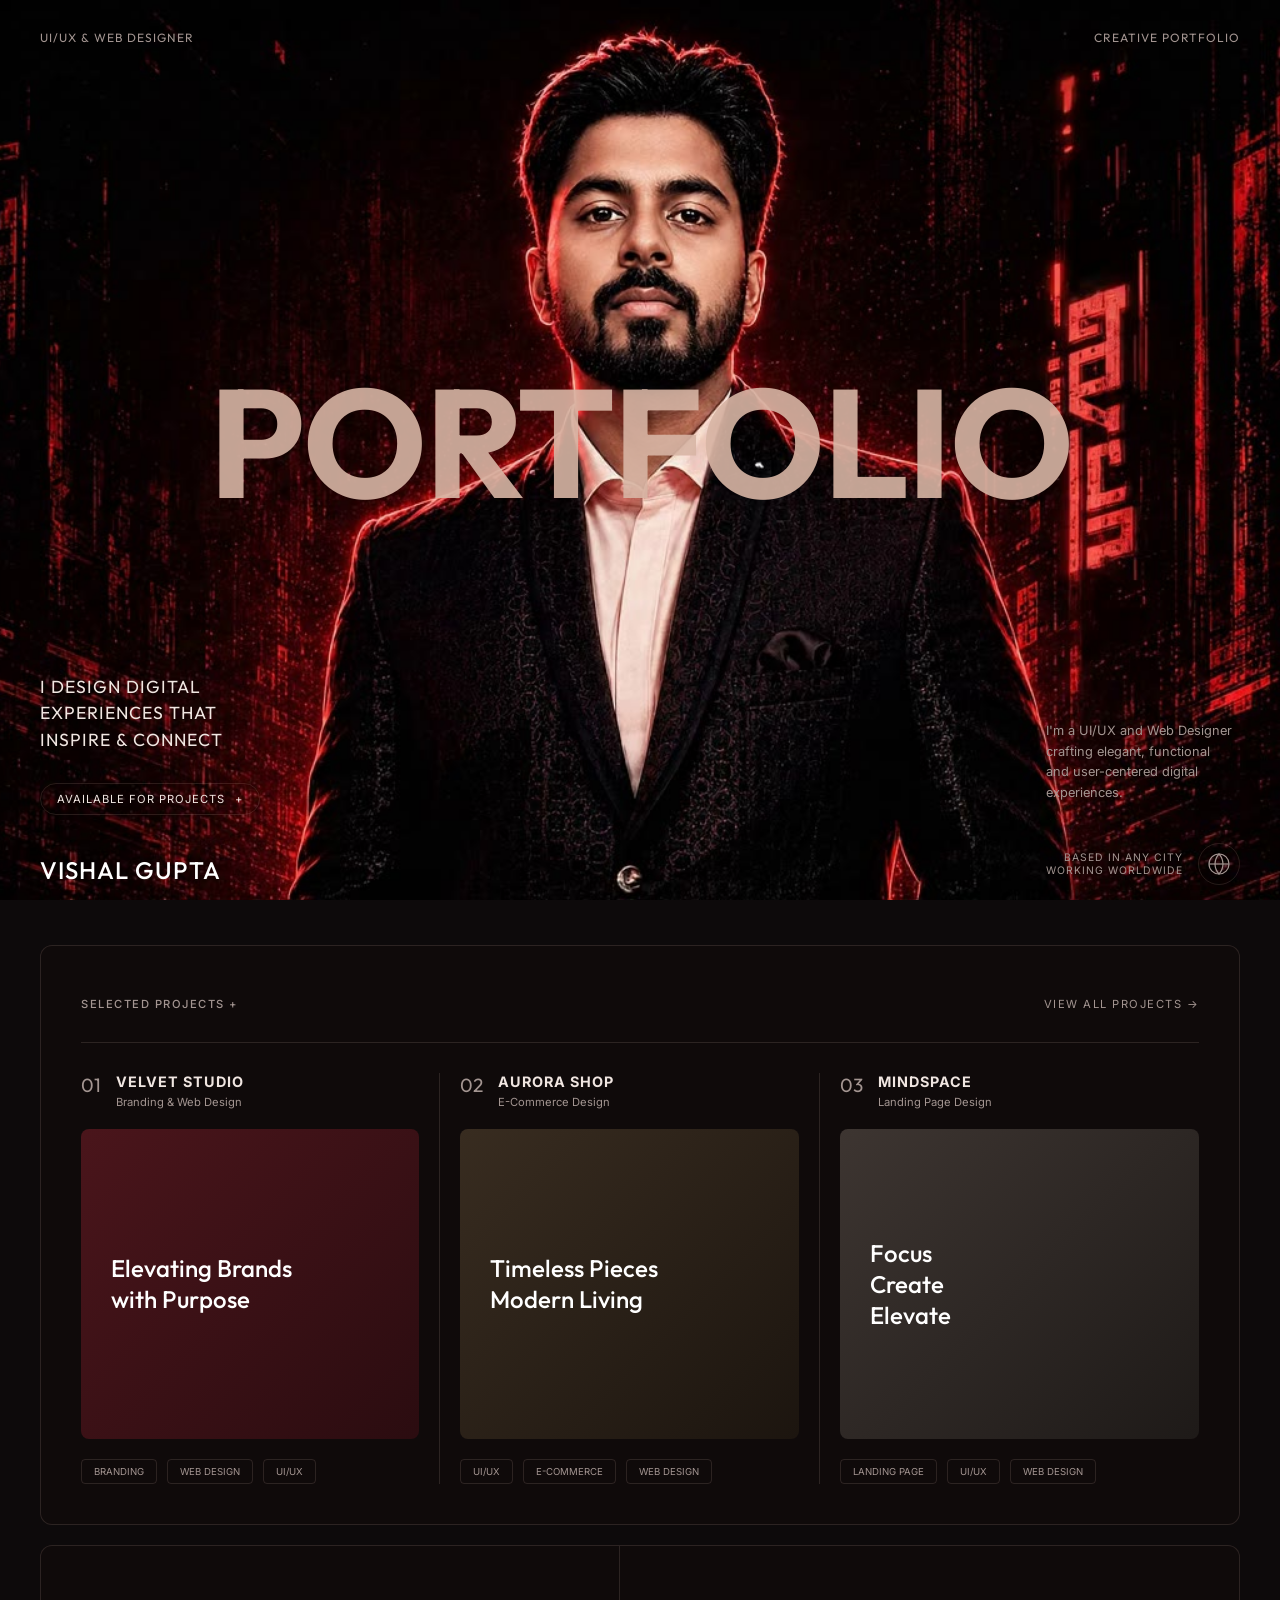
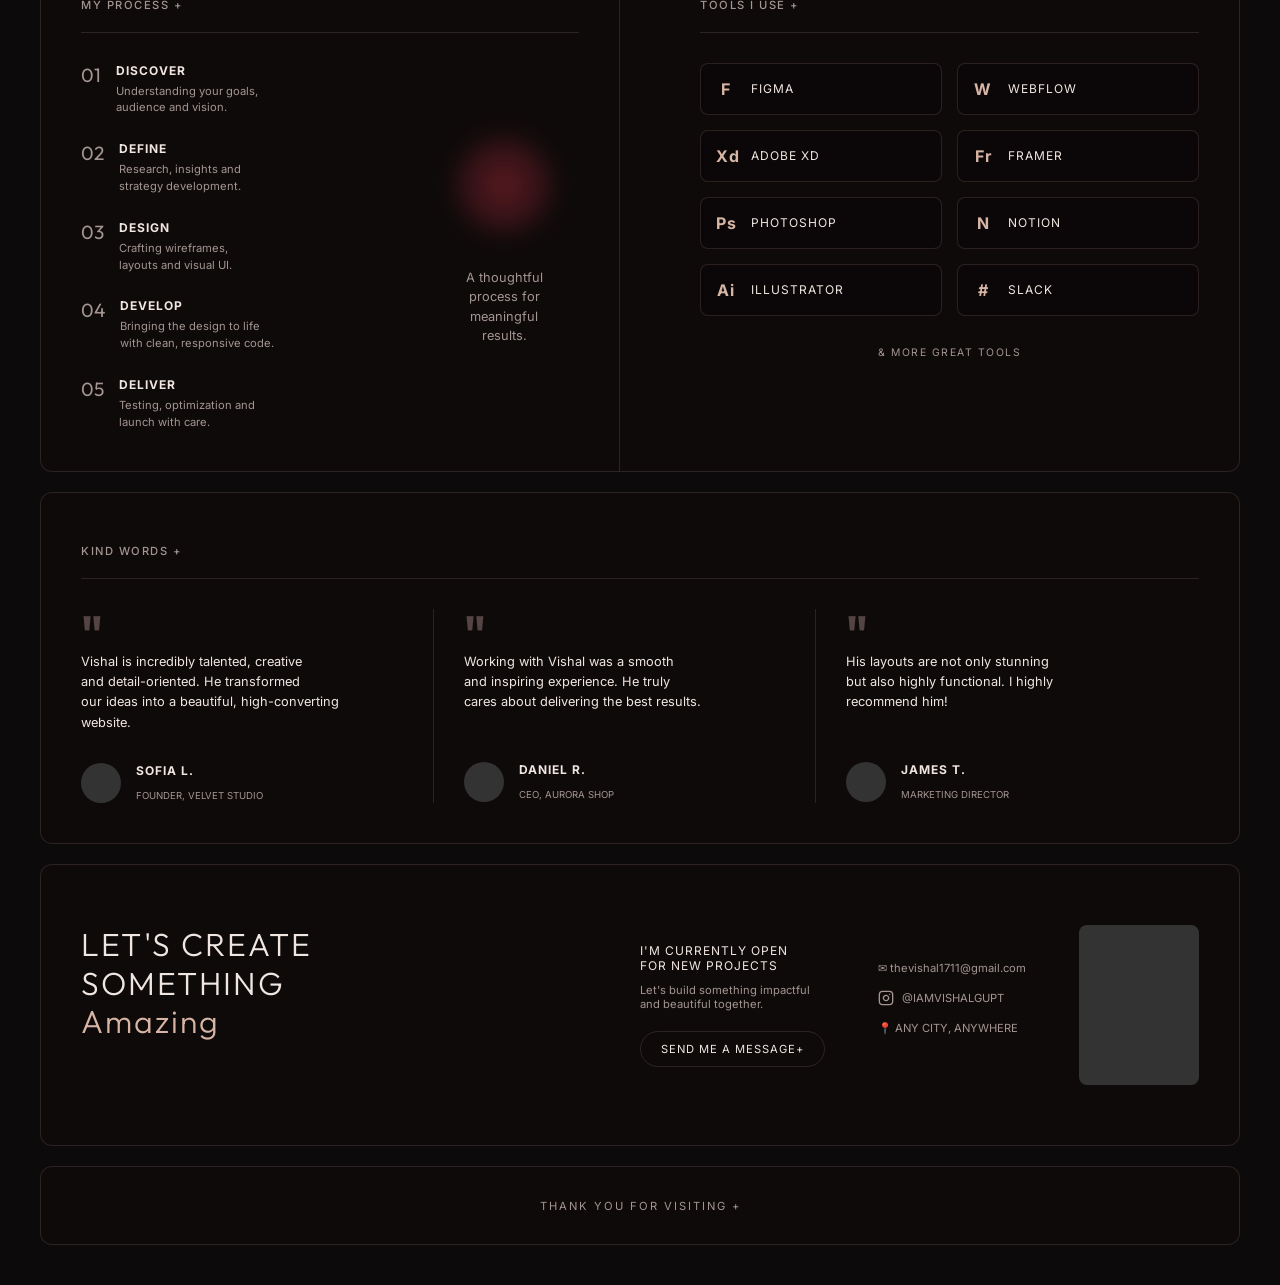
==== index.html @ 1896f610 "Initial commit - Animated Portfolio with scroll-based animation" ====
<!DOCTYPE html>
<html lang="en">
<head>
    <meta charset="UTF-8">
    <meta name="viewport" content="width=device-width, initial-scale=1.0">
    <title>Vishal Gupta - Portfolio</title>
    <!-- Fonts -->
    <link rel="preconnect" href="https://fonts.googleapis.com">
    <link rel="preconnect" href="https://fonts.gstatic.com" crossorigin>
    <link href="https://fonts.googleapis.com/css2?family=Inter:wght@300;400;500;600&family=Outfit:wght@300;400;500;600;700&family=Great+Vibes&display=swap" rel="stylesheet">
    <link rel="stylesheet" href="style.css">
</head>
<body>
    <!-- The fixed background canvas -->
    <canvas id="animation-canvas"></canvas>

    <!-- The scrolling content container -->
    <div class="scroll-container">
        <div class="page-content">
            <!-- Header / Nav -->
            <header class="top-nav">
                <div class="nav-left">UI/UX & WEB DESIGNER</div>
                <div class="nav-right">CREATIVE PORTFOLIO</div>
            </header>

            <!-- Hero Section -->
            <section class="hero-section">
                <!-- Large background text overlaying the canvas -->
                <h1 class="hero-title">PORTFOLIO</h1>
                
                <div class="hero-content">
                    <div class="hero-left">
                        <h2>I DESIGN DIGITAL<br>EXPERIENCES THAT<br>INSPIRE & CONNECT</h2>
                        <div class="badge">
                            <span>AVAILABLE FOR PROJECTS</span>
                            <span class="icon">+</span>
                        </div>
                        <div class="signature">Vishal Gupta</div>
                    </div>
                    
                    <div class="hero-right">
                        <p>I'm a UI/UX and Web Designer<br>crafting elegant, functional<br>and user-centered digital<br>experiences.</p>
                        <div class="location-badge">
                            <div class="loc-text">
                                <span>BASED IN ANY CITY</span>
                                <span>WORKING WORLDWIDE</span>
                            </div>
                            <div class="loc-icon">
                                <svg width="24" height="24" viewBox="0 0 24 24" fill="none" stroke="currentColor" stroke-width="1.2"><circle cx="12" cy="12" r="10"/><path d="M12 2a15.3 15.3 0 0 1 4 10 15.3 15.3 0 0 1-4 10 15.3 15.3 0 0 1-4-10 15.3 15.3 0 0 1 4-10z"/><path d="M2 12h20"/></svg>
                            </div>
                        </div>
                    </div>
                </div>
            </section>

            <!-- Selected Projects -->
            <section class="projects-section section-bg">
                <div class="section-header">
                    <h3 class="section-label">SELECTED PROJECTS <span>+</span></h3>
                    <a href="#" class="view-all">VIEW ALL PROJECTS &rarr;</a>
                </div>
                
                <div class="projects-grid">
                    <!-- Project 1 -->
                    <div class="project-card">
                        <div class="card-header">
                            <span class="p-num">01</span>
                            <div class="p-info">
                                <h4>VELVET STUDIO</h4>
                                <p>Branding & Web Design</p>
                            </div>
                        </div>
                        <div class="card-image img-1">
                            <h3>Elevating Brands<br>with Purpose</h3>
                        </div>
                        <div class="card-tags">
                            <span>BRANDING</span>
                            <span>WEB DESIGN</span>
                            <span>UI/UX</span>
                        </div>
                    </div>

                    <!-- Project 2 -->
                    <div class="project-card">
                        <div class="card-header">
                            <span class="p-num">02</span>
                            <div class="p-info">
                                <h4>AURORA SHOP</h4>
                                <p>E-Commerce Design</p>
                            </div>
                        </div>
                        <div class="card-image img-2">
                            <h3>Timeless Pieces<br>Modern Living</h3>
                        </div>
                        <div class="card-tags">
                            <span>UI/UX</span>
                            <span>E-COMMERCE</span>
                            <span>WEB DESIGN</span>
                        </div>
                    </div>

                    <!-- Project 3 -->
                    <div class="project-card">
                        <div class="card-header">
                            <span class="p-num">03</span>
                            <div class="p-info">
                                <h4>MINDSPACE</h4>
                                <p>Landing Page Design</p>
                            </div>
                        </div>
                        <div class="card-image img-3">
                            <h3>Focus<br>Create<br>Elevate</h3>
                        </div>
                        <div class="card-tags">
                            <span>LANDING PAGE</span>
                            <span>UI/UX</span>
                            <span>WEB DESIGN</span>
                        </div>
                    </div>
                </div>
            </section>

            <!-- Process & Tools -->
            <section class="process-tools-section section-bg">
                <div class="process-block">
                    <h3 class="section-label">MY PROCESS <span>+</span></h3>
                    <div class="process-content">
                        <div class="process-list">
                            <div class="process-item">
                                <span class="num">01</span>
                                <div class="p-text">
                                    <h5>DISCOVER</h5>
                                    <p>Understanding your goals,<br>audience and vision.</p>
                                </div>
                            </div>
                            <div class="process-item">
                                <span class="num">02</span>
                                <div class="p-text">
                                    <h5>DEFINE</h5>
                                    <p>Research, insights and<br>strategy development.</p>
                                </div>
                            </div>
                            <div class="process-item">
                                <span class="num">03</span>
                                <div class="p-text">
                                    <h5>DESIGN</h5>
                                    <p>Crafting wireframes,<br>layouts and visual UI.</p>
                                </div>
                            </div>
                            <div class="process-item">
                                <span class="num">04</span>
                                <div class="p-text">
                                    <h5>DEVELOP</h5>
                                    <p>Bringing the design to life<br>with clean, responsive code.</p>
                                </div>
                            </div>
                            <div class="process-item">
                                <span class="num">05</span>
                                <div class="p-text">
                                    <h5>DELIVER</h5>
                                    <p>Testing, optimization and<br>launch with care.</p>
                                </div>
                            </div>
                        </div>
                        <div class="process-image">
                            <!-- Visual placeholder for the flower -->
                            <div class="flower-placeholder"></div>
                            <p class="flower-caption">A thoughtful<br>process for<br>meaningful<br>results.</p>
                        </div>
                    </div>
                </div>

                <div class="tools-block">
                    <h3 class="section-label">TOOLS I USE <span>+</span></h3>
                    <div class="tools-grid">
                        <div class="tool-item"><span class="t-icon">F</span> FIGMA</div>
                        <div class="tool-item"><span class="t-icon">W</span> WEBFLOW</div>
                        <div class="tool-item"><span class="t-icon">Xd</span> ADOBE XD</div>
                        <div class="tool-item"><span class="t-icon">Fr</span> FRAMER</div>
                        <div class="tool-item"><span class="t-icon">Ps</span> PHOTOSHOP</div>
                        <div class="tool-item"><span class="t-icon">N</span> NOTION</div>
                        <div class="tool-item"><span class="t-icon">Ai</span> ILLUSTRATOR</div>
                        <div class="tool-item"><span class="t-icon">#</span> SLACK</div>
                    </div>
                    <p class="tools-footer">& MORE GREAT TOOLS</p>
                </div>
            </section>

            <!-- Testimonials -->
            <section class="testimonials-section section-bg">
                <h3 class="section-label">KIND WORDS <span>+</span></h3>
                <div class="testimonials-grid">
                    <div class="testimonial-card">
                        <span class="quote-icon">"</span>
                        <p>Vishal is incredibly talented, creative<br>and detail-oriented. He transformed<br>our ideas into a beautiful, high-converting<br>website.</p>
                        <div class="t-author">
                            <div class="t-avatar"></div>
                            <div class="t-info">
                                <h6>SOFIA L.</h6>
                                <span>FOUNDER, VELVET STUDIO</span>
                            </div>
                        </div>
                    </div>
                    <div class="testimonial-card">
                        <span class="quote-icon">"</span>
                        <p>Working with Vishal was a smooth<br>and inspiring experience. He truly<br>cares about delivering the best results.</p>
                        <div class="t-author">
                            <div class="t-avatar"></div>
                            <div class="t-info">
                                <h6>DANIEL R.</h6>
                                <span>CEO, AURORA SHOP</span>
                            </div>
                        </div>
                    </div>
                    <div class="testimonial-card">
                        <span class="quote-icon">"</span>
                        <p>His layouts are not only stunning<br>but also highly functional. I highly<br>recommend him!</p>
                        <div class="t-author">
                            <div class="t-avatar"></div>
                            <div class="t-info">
                                <h6>JAMES T.</h6>
                                <span>MARKETING DIRECTOR</span>
                            </div>
                        </div>
                    </div>
                </div>
            </section>

            <!-- Footer -->
            <footer class="site-footer section-bg">
                <div class="footer-left">
                    <h2>LET'S CREATE<br>SOMETHING</h2>
                    <h2 class="signature-large">Amazing</h2>
                </div>
                <div class="footer-right">
                    <div class="f-box open-projects">
                        <p class="f-title">I'M CURRENTLY OPEN<br>FOR NEW PROJECTS</p>
                        <p class="f-desc">Let's build something impactful<br>and beautiful together.</p>
                        <a href="https://wa.me/917355937624" target="_blank" class="btn-message">SEND ME A MESSAGE <span>+</span></a>
                    </div>
                    <div class="f-box f-links">
                        <a href="#">✉ thevishal1711@gmail.com</a>
                        <a href="https://instagram.com/iamvishalgupt" target="_blank" style="display: flex; align-items: center; gap: 8px;">
                            <svg xmlns="http://www.w3.org/2000/svg" width="16" height="16" viewBox="0 0 24 24" fill="none" stroke="currentColor" stroke-width="2" stroke-linecap="round" stroke-linejoin="round"><rect x="2" y="2" width="20" height="20" rx="5" ry="5"></rect><path d="M16 11.37A4 4 0 1 1 12.63 8 4 4 0 0 1 16 11.37z"></path><line x1="17.5" y1="6.5" x2="17.51" y2="6.5"></line></svg>
                            @IAMVISHALGUPT
                        </a>
                        <p>📍 ANY CITY, ANYWHERE</p>
                    </div>
                    <div class="f-box f-image" style="background-image: url('profile.jpg'); background-size: cover; background-position: center;">
                    </div>
                </div>
            </footer>
            
            <div class="footer-bottom section-bg">
                <p>THANK YOU FOR VISITING <span>+</span></p>
            </div>
        </div>
    </div>
    
    <script src="script.js"></script>
</body>
</html>
---- style.css ----
:root {
    --bg-color: #0d0a0b;
    --text-main: #f0e6e1;
    --text-muted: #a39591;
    --accent: #d7b5a5;
    --border-color: rgba(215, 181, 165, 0.15);
    
    /* Using a highly consistent typographic system */
    --font-heading: 'Outfit', sans-serif;
    --font-sans: 'Inter', sans-serif;
    --font-display: 'Outfit', sans-serif;
}

body, html {
    margin: 0;
    padding: 0;
    width: 100%;
    /* We don't want html/body to scroll, the container will scroll */
    overflow-x: hidden;
    background-color: var(--bg-color);
    color: var(--text-main);
    font-family: var(--font-sans);
    -webkit-font-smoothing: antialiased;
}

canvas {
    position: fixed;
    top: 0;
    left: 0;
    width: 100vw;
    height: 100vh;
    z-index: 0; /* Keep canvas behind content */
}

/* 
    The scroll container holds the content and determines the scroll height.
    Using a wrapper allows the canvas to stay fixed while content scrolls over it.
*/
.scroll-container {
    position: relative;
    z-index: 1;
    width: 100%;
}

.page-content {
    /* Mix-blend-mode to make sure content looks good over the canvas.
       Alternatively, we rely on backgrounds. */
    width: 100%;
    max-width: 1400px;
    margin: 0 auto;
    padding: 0 40px;
    box-sizing: border-box;
}

/* SECTION BACKGROUNDS */
/* Adds a glassmorphism/dark tint to sections below the hero so text is readable */
.section-bg {
    background: rgba(18, 12, 12, 0.65);
    backdrop-filter: blur(12px);
    -webkit-backdrop-filter: blur(12px);
    border: 1px solid var(--border-color);
    border-radius: 12px;
    margin-bottom: 20px;
    padding: 40px;
}

/* HEADER */
.top-nav {
    display: flex;
    justify-content: space-between;
    padding: 30px 0;
    font-family: var(--font-display);
    font-size: 0.75rem;
    letter-spacing: 1px;
    color: var(--text-muted);
    text-transform: uppercase;
}

/* HERO SECTION */
.hero-section {
    position: relative;
    min-height: 90vh; /* Takes up most of the screen */
    display: flex;
    flex-direction: column;
    justify-content: space-between;
    padding-bottom: 60px;
}

.hero-title {
    font-family: var(--font-heading);
    font-weight: 700;
    font-size: clamp(5rem, 12vw, 15rem);
    letter-spacing: -2px;
    margin: 0;
    line-height: 0.8;
    color: var(--accent);
    text-align: center;
    position: absolute;
    top: 35%;
    left: 50%;
    transform: translateX(-50%);
    width: 100%;
    z-index: -1; 
    opacity: 0.9;
    /* Optional: blend mode if it overlaps bright areas */
    /* mix-blend-mode: overlay; */
}

.hero-content {
    display: flex;
    justify-content: space-between;
    align-items: flex-end;
    margin-top: auto; /* pushes to bottom */
}

.hero-left h2 {
    font-family: var(--font-display);
    font-weight: 400;
    font-size: 1.1rem;
    line-height: 1.5;
    letter-spacing: 1px;
    max-width: 300px;
    margin-bottom: 30px;
}

.badge {
    display: inline-flex;
    align-items: center;
    border: 1px solid var(--border-color);
    border-radius: 30px;
    padding: 8px 16px;
    font-size: 0.7rem;
    letter-spacing: 1px;
    margin-bottom: 40px;
}

.badge .icon {
    margin-left: 10px;
}

.signature {
    font-family: var(--font-display);
    font-weight: 500;
    font-size: 1.5rem;
    color: #fff; /* white signature */
    letter-spacing: 1px;
    text-transform: uppercase;
}

.hero-right {
    text-align: left;
    max-width: 250px;
}

.hero-right p {
    font-size: 0.8rem;
    color: var(--text-muted);
    line-height: 1.6;
    margin-bottom: 40px;
}

.location-badge {
    display: flex;
    align-items: center;
    gap: 15px;
    font-size: 0.65rem;
    letter-spacing: 1px;
    color: var(--text-muted);
    text-transform: uppercase;
}

.loc-text {
    display: flex;
    flex-direction: column;
    text-align: right;
}

.loc-icon {
    width: 40px;
    height: 40px;
    border: 1px solid var(--border-color);
    border-radius: 50%;
    display: flex;
    justify-content: center;
    align-items: center;
}

/* COMMON SECTION HEADER */
.section-header {
    display: flex;
    justify-content: space-between;
    align-items: center;
    border-bottom: 1px solid var(--border-color);
    padding-bottom: 20px;
    margin-bottom: 30px;
}

.section-label {
    font-size: 0.7rem;
    letter-spacing: 1.5px;
    color: var(--text-muted);
    font-weight: 500;
}

.view-all {
    font-size: 0.7rem;
    letter-spacing: 1.5px;
    color: var(--text-muted);
    text-decoration: none;
    text-transform: uppercase;
}

/* PROJECTS SECTION */
.projects-grid {
    display: grid;
    grid-template-columns: repeat(3, 1fr);
    gap: 20px;
}

.project-card {
    border-right: 1px solid var(--border-color);
    padding-right: 20px;
}

.project-card:last-child {
    border-right: none;
    padding-right: 0;
}

.card-header {
    display: flex;
    gap: 15px;
    margin-bottom: 20px;
}

.p-num {
    font-family: var(--font-display);
    font-size: 1.2rem;
    color: var(--text-muted);
}

.p-info h4 {
    margin: 0 0 5px 0;
    font-size: 0.9rem;
    letter-spacing: 1px;
}

.p-info p {
    margin: 0;
    font-size: 0.7rem;
    color: var(--text-muted);
}

.card-image {
    background-color: rgba(60, 20, 25, 0.4);
    height: 250px;
    border-radius: 8px;
    display: flex;
    align-items: center;
    padding: 30px;
    margin-bottom: 20px;
    /* Placeholders for project imagery */
}
.img-1 { background: linear-gradient(135deg, #4a151b, #2b0c10); }
.img-2 { background: linear-gradient(135deg, #382c20, #1c150f); }
.img-3 { background: linear-gradient(135deg, #3d3531, #1e1a18); }


.card-image h3 {
    font-family: var(--font-heading);
    font-size: 1.5rem;
    font-weight: 500;
    line-height: 1.3;
    margin: 0;
    color: #fff;
}

.card-tags {
    display: flex;
    gap: 10px;
}

.card-tags span {
    border: 1px solid var(--border-color);
    padding: 6px 12px;
    font-size: 0.6rem;
    border-radius: 4px;
    color: var(--text-muted);
}

/* PROCESS & TOOLS SECTION */
.process-tools-section {
    display: grid;
    grid-template-columns: 1fr 1fr;
    gap: 40px;
    padding: 0; /* Remove default padding for custom layout */
}

.process-block, .tools-block {
    padding: 40px;
}

.process-block {
    border-right: 1px solid var(--border-color);
}

.process-block .section-label, .tools-block .section-label {
    border-bottom: 1px solid var(--border-color);
    padding-bottom: 20px;
    margin-bottom: 30px;
}

.process-content {
    display: flex;
    gap: 30px;
}

.process-list {
    flex: 1;
    display: flex;
    flex-direction: column;
    gap: 25px;
}

.process-item {
    display: flex;
    gap: 15px;
}

.process-item .num {
    font-family: var(--font-display);
    font-size: 1.2rem;
    color: var(--text-muted);
}

.p-text h5 {
    margin: 0 0 5px 0;
    font-size: 0.75rem;
    letter-spacing: 1px;
}

.p-text p {
    margin: 0;
    font-size: 0.7rem;
    color: var(--text-muted);
    line-height: 1.5;
}

.process-image {
    width: 150px;
    display: flex;
    flex-direction: column;
    align-items: center;
    text-align: center;
    justify-content: center;
}

.flower-placeholder {
    width: 100px;
    height: 100px;
    border-radius: 50%;
    background: radial-gradient(circle, #7a222c, transparent);
    margin-bottom: 20px;
    opacity: 0.7;
    filter: blur(10px);
}

.flower-caption {
    font-size: 0.8rem;
    font-family: var(--font-sans);
    line-height: 1.5;
    color: var(--text-muted);
}

/* TOOLS GRID */
.tools-grid {
    display: grid;
    grid-template-columns: 1fr 1fr;
    gap: 15px;
    margin-bottom: 30px;
}

.tool-item {
    display: flex;
    align-items: center;
    gap: 15px;
    font-size: 0.75rem;
    letter-spacing: 1px;
    padding: 15px;
    border: 1px solid var(--border-color);
    border-radius: 8px;
    background: rgba(0,0,0,0.2);
}

.t-icon {
    color: var(--accent);
    font-weight: bold;
    font-size: 1rem;
    width: 20px;
    text-align: center;
}

.tools-footer {
    font-size: 0.65rem;
    letter-spacing: 1.5px;
    color: var(--text-muted);
    text-align: center;
}

/* TESTIMONIALS SECTION */
.testimonials-section .section-label {
    border-bottom: 1px solid var(--border-color);
    padding-bottom: 20px;
    margin-bottom: 30px;
}

.testimonials-grid {
    display: grid;
    grid-template-columns: repeat(3, 1fr);
    gap: 30px;
}

.testimonial-card {
    border-right: 1px solid var(--border-color);
    padding-right: 30px;
}

.testimonial-card:last-child {
    border-right: none;
    padding-right: 0;
}

.quote-icon {
    font-family: var(--font-heading);
    font-weight: 700;
    font-size: 3rem;
    color: #554444;
    line-height: 1;
    display: block;
    height: 30px;
}

.testimonial-card p {
    font-size: 0.8rem;
    line-height: 1.6;
    margin-bottom: 30px;
    min-height: 80px;
}

.t-author {
    display: flex;
    align-items: center;
    gap: 15px;
}

.t-avatar {
    width: 40px;
    height: 40px;
    border-radius: 50%;
    background: #333;
}

.t-info h6 {
    margin: 0 0 5px 0;
    font-size: 0.75rem;
    letter-spacing: 1px;
}

.t-info span {
    font-size: 0.6rem;
    color: var(--text-muted);
    text-transform: uppercase;
}

/* FOOTER */
.site-footer {
    display: grid;
    grid-template-columns: 1fr 1fr;
    padding: 60px 40px;
}

.footer-left h2 {
    font-family: var(--font-display);
    font-size: 2rem;
    font-weight: 300;
    letter-spacing: 2px;
    margin: 0;
    line-height: 1.2;
}

.signature-large {
    font-family: var(--font-heading);
    font-size: 3.5rem;
    color: var(--accent);
    font-weight: 600;
    margin: 0;
    letter-spacing: -1px;
}

.footer-right {
    display: flex;
    justify-content: space-between;
}

.f-box {
    display: flex;
    flex-direction: column;
    justify-content: center;
}

.f-title {
    font-size: 0.75rem;
    letter-spacing: 1px;
    margin: 0 0 10px 0;
}

.f-desc {
    font-size: 0.7rem;
    color: var(--text-muted);
    margin: 0 0 20px 0;
}

.btn-message {
    display: inline-flex;
    align-items: center;
    justify-content: space-between;
    border: 1px solid var(--border-color);
    padding: 10px 20px;
    border-radius: 30px;
    color: var(--text-main);
    text-decoration: none;
    font-size: 0.7rem;
    letter-spacing: 1px;
    width: fit-content;
}

.f-links a, .f-links p {
    font-size: 0.7rem;
    color: var(--text-muted);
    text-decoration: none;
    margin: 0 0 15px 0;
    display: block;
}

.f-image {
    width: 120px;
    height: 160px;
    background: #333;
    border-radius: 8px;
}

.footer-bottom {
    text-align: center;
    padding: 20px;
    font-size: 0.7rem;
    letter-spacing: 2px;
    color: var(--text-muted);
    margin-bottom: 40px; /* Space for scrolling past bottom */
}

/* RESPONSIVENESS */
@media (max-width: 1024px) {
    .projects-grid, .process-tools-section, .testimonials-grid, .site-footer {
        grid-template-columns: 1fr;
    }
    
    .project-card, .process-block, .testimonial-card {
        border-right: none;
        border-bottom: 1px solid var(--border-color);
        padding-right: 0;
        padding-bottom: 30px;
        margin-bottom: 30px;
    }
    
    .hero-title {
        font-size: 4rem;
    }
    
    .hero-content {
        flex-direction: column;
        align-items: flex-start;
        gap: 40px;
    }
}
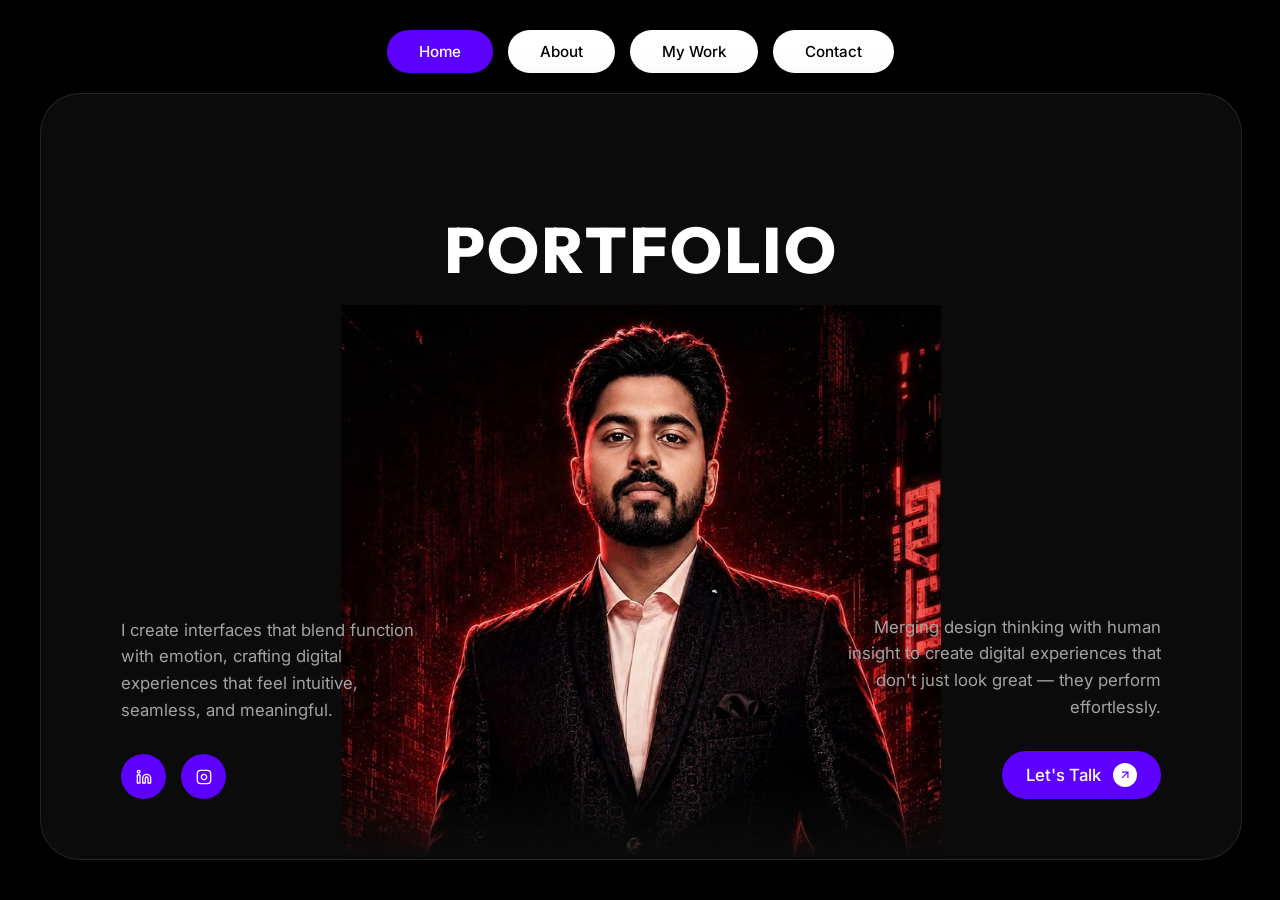
==== commit 2f2da29f: "Add About and Contact pages, update hero section" ====
--- a/index.html
+++ b/index.html
@@ -11,252 +11,65 @@
     <link rel="stylesheet" href="style.css">
 </head>
 <body>
-    <!-- The fixed background canvas -->
-    <canvas id="animation-canvas"></canvas>
 
     <!-- The scrolling content container -->
     <div class="scroll-container">
         <div class="page-content">
-            <!-- Header / Nav -->
-            <header class="top-nav">
-                <div class="nav-left">UI/UX & WEB DESIGNER</div>
-                <div class="nav-right">CREATIVE PORTFOLIO</div>
-            </header>
+            <nav class="pill-nav">
+                <a href="index.html" class="nav-item active">Home</a>
+                <a href="about.html" class="nav-item">About</a>
+                <a href="#" class="nav-item">My Work</a>
+                <a href="contact.html" class="nav-item">Contact</a>
+            </nav>
 
-            <!-- Hero Section -->
-            <section class="hero-section">
-                <!-- Large background text overlaying the canvas -->
-                <h1 class="hero-title">PORTFOLIO</h1>
-                
-                <div class="hero-content">
-                    <div class="hero-left">
-                        <h2>I DESIGN DIGITAL<br>EXPERIENCES THAT<br>INSPIRE & CONNECT</h2>
-                        <div class="badge">
-                            <span>AVAILABLE FOR PROJECTS</span>
-                            <span class="icon">+</span>
-                        </div>
-                        <div class="signature">Vishal Gupta</div>
-                    </div>
-                    
-                    <div class="hero-right">
-                        <p>I'm a UI/UX and Web Designer<br>crafting elegant, functional<br>and user-centered digital<br>experiences.</p>
-                        <div class="location-badge">
-                            <div class="loc-text">
-                                <span>BASED IN ANY CITY</span>
-                                <span>WORKING WORLDWIDE</span>
-                            </div>
-                            <div class="loc-icon">
-                                <svg width="24" height="24" viewBox="0 0 24 24" fill="none" stroke="currentColor" stroke-width="1.2"><circle cx="12" cy="12" r="10"/><path d="M12 2a15.3 15.3 0 0 1 4 10 15.3 15.3 0 0 1-4 10 15.3 15.3 0 0 1-4-10 15.3 15.3 0 0 1 4-10z"/><path d="M2 12h20"/></svg>
-                            </div>
-                        </div>
-                    </div>
+            <main class="hero-card">
+                <!-- Center Portrait -->
+                <div class="portrait-container">
+                    <h2 class="portfolio-text">
+                        <span class="letter letter-1">P</span>
+                        <span class="letter letter-2">o</span>
+                        <span class="letter letter-3">r</span>
+                        <span class="letter letter-4">t</span>
+                        <span class="letter letter-5">f</span>
+                        <span class="letter letter-6">o</span>
+                        <span class="letter letter-7">l</span>
+                        <span class="letter letter-8">i</span>
+                        <span class="letter letter-9">o</span>
+                    </h2>
+                    <img src="frames/frame (1).jpg" alt="Portrait" class="portrait-image">
                 </div>
-            </section>
 
-            <!-- Selected Projects -->
-            <section class="projects-section section-bg">
-                <div class="section-header">
-                    <h3 class="section-label">SELECTED PROJECTS <span>+</span></h3>
-                    <a href="#" class="view-all">VIEW ALL PROJECTS &rarr;</a>
-                </div>
-                
-                <div class="projects-grid">
-                    <!-- Project 1 -->
-                    <div class="project-card">
-                        <div class="card-header">
-                            <span class="p-num">01</span>
-                            <div class="p-info">
-                                <h4>VELVET STUDIO</h4>
-                                <p>Branding & Web Design</p>
-                            </div>
-                        </div>
-                        <div class="card-image img-1">
-                            <h3>Elevating Brands<br>with Purpose</h3>
-                        </div>
-                        <div class="card-tags">
-                            <span>BRANDING</span>
-                            <span>WEB DESIGN</span>
-                            <span>UI/UX</span>
+                <!-- Overlay Info -->
+                <div class="hero-overlay-content">
+                    <div class="hero-left-col">
+                        <p>I create interfaces that blend function with emotion, crafting digital experiences that feel intuitive, seamless, and meaningful.</p>
+                        <div class="social-links">
+                            <a href="https://www.linkedin.com/in/vishalgupta57" target="_blank" class="social-icon">
+                                <svg width="16" height="16" viewBox="0 0 24 24" fill="none" stroke="currentColor" stroke-width="2" stroke-linecap="round" stroke-linejoin="round">
+                                    <path d="M16 8a6 6 0 0 1 6 6v7h-4v-7a2 2 0 0 0-2-2 2 2 0 0 0-2 2v7h-4v-7a6 6 0 0 1 6-6z"></path>
+                                    <rect x="2" y="9" width="4" height="12"></rect>
+                                    <circle cx="4" cy="4" r="2"></circle>
+                                </svg>
+                            </a>
+                            <a href="https://www.instagram.com/iamvishalgupt" target="_blank" class="social-icon">
+                                <svg width="16" height="16" viewBox="0 0 24 24" fill="none" stroke="currentColor" stroke-width="2"><rect x="2" y="2" width="20" height="20" rx="5" ry="5"></rect><path d="M16 11.37A4 4 0 1 1 12.63 8 4 4 0 0 1 16 11.37z"></path><line x1="17.5" y1="6.5" x2="17.51" y2="6.5"></line></svg>
+                            </a>
                         </div>
                     </div>
 
-                    <!-- Project 2 -->
-                    <div class="project-card">
-                        <div class="card-header">
-                            <span class="p-num">02</span>
-                            <div class="p-info">
-                                <h4>AURORA SHOP</h4>
-                                <p>E-Commerce Design</p>
-                            </div>
-                        </div>
-                        <div class="card-image img-2">
-                            <h3>Timeless Pieces<br>Modern Living</h3>
-                        </div>
-                        <div class="card-tags">
-                            <span>UI/UX</span>
-                            <span>E-COMMERCE</span>
-                            <span>WEB DESIGN</span>
-                        </div>
-                    </div>
-
-                    <!-- Project 3 -->
-                    <div class="project-card">
-                        <div class="card-header">
-                            <span class="p-num">03</span>
-                            <div class="p-info">
-                                <h4>MINDSPACE</h4>
-                                <p>Landing Page Design</p>
-                            </div>
-                        </div>
-                        <div class="card-image img-3">
-                            <h3>Focus<br>Create<br>Elevate</h3>
-                        </div>
-                        <div class="card-tags">
-                            <span>LANDING PAGE</span>
-                            <span>UI/UX</span>
-                            <span>WEB DESIGN</span>
-                        </div>
+                    <div class="hero-right-col">
+                        <p>Merging design thinking with human insight to create digital experiences that don't just look great — they perform effortlessly.</p>
+                        <a href="contact.html" class="btn-talk">
+                            Let's Talk 
+                            <span class="arrow">
+                                <svg width="14" height="14" viewBox="0 0 24 24" fill="none" stroke="currentColor" stroke-width="2"><line x1="7" y1="17" x2="17" y2="7"></line><polyline points="7 7 17 7 17 17"></polyline></svg>
+                            </span>
+                        </a>
                     </div>
                 </div>
-            </section>
-
-            <!-- Process & Tools -->
-            <section class="process-tools-section section-bg">
-                <div class="process-block">
-                    <h3 class="section-label">MY PROCESS <span>+</span></h3>
-                    <div class="process-content">
-                        <div class="process-list">
-                            <div class="process-item">
-                                <span class="num">01</span>
-                                <div class="p-text">
-                                    <h5>DISCOVER</h5>
-                                    <p>Understanding your goals,<br>audience and vision.</p>
-                                </div>
-                            </div>
-                            <div class="process-item">
-                                <span class="num">02</span>
-                                <div class="p-text">
-                                    <h5>DEFINE</h5>
-                                    <p>Research, insights and<br>strategy development.</p>
-                                </div>
-                            </div>
-                            <div class="process-item">
-                                <span class="num">03</span>
-                                <div class="p-text">
-                                    <h5>DESIGN</h5>
-                                    <p>Crafting wireframes,<br>layouts and visual UI.</p>
-                                </div>
-                            </div>
-                            <div class="process-item">
-                                <span class="num">04</span>
-                                <div class="p-text">
-                                    <h5>DEVELOP</h5>
-                                    <p>Bringing the design to life<br>with clean, responsive code.</p>
-                                </div>
-                            </div>
-                            <div class="process-item">
-                                <span class="num">05</span>
-                                <div class="p-text">
-                                    <h5>DELIVER</h5>
-                                    <p>Testing, optimization and<br>launch with care.</p>
-                                </div>
-                            </div>
-                        </div>
-                        <div class="process-image">
-                            <!-- Visual placeholder for the flower -->
-                            <div class="flower-placeholder"></div>
-                            <p class="flower-caption">A thoughtful<br>process for<br>meaningful<br>results.</p>
-                        </div>
-                    </div>
-                </div>
-
-                <div class="tools-block">
-                    <h3 class="section-label">TOOLS I USE <span>+</span></h3>
-                    <div class="tools-grid">
-                        <div class="tool-item"><span class="t-icon">F</span> FIGMA</div>
-                        <div class="tool-item"><span class="t-icon">W</span> WEBFLOW</div>
-                        <div class="tool-item"><span class="t-icon">Xd</span> ADOBE XD</div>
-                        <div class="tool-item"><span class="t-icon">Fr</span> FRAMER</div>
-                        <div class="tool-item"><span class="t-icon">Ps</span> PHOTOSHOP</div>
-                        <div class="tool-item"><span class="t-icon">N</span> NOTION</div>
-                        <div class="tool-item"><span class="t-icon">Ai</span> ILLUSTRATOR</div>
-                        <div class="tool-item"><span class="t-icon">#</span> SLACK</div>
-                    </div>
-                    <p class="tools-footer">& MORE GREAT TOOLS</p>
-                </div>
-            </section>
-
-            <!-- Testimonials -->
-            <section class="testimonials-section section-bg">
-                <h3 class="section-label">KIND WORDS <span>+</span></h3>
-                <div class="testimonials-grid">
-                    <div class="testimonial-card">
-                        <span class="quote-icon">"</span>
-                        <p>Vishal is incredibly talented, creative<br>and detail-oriented. He transformed<br>our ideas into a beautiful, high-converting<br>website.</p>
-                        <div class="t-author">
-                            <div class="t-avatar"></div>
-                            <div class="t-info">
-                                <h6>SOFIA L.</h6>
-                                <span>FOUNDER, VELVET STUDIO</span>
-                            </div>
-                        </div>
-                    </div>
-                    <div class="testimonial-card">
-                        <span class="quote-icon">"</span>
-                        <p>Working with Vishal was a smooth<br>and inspiring experience. He truly<br>cares about delivering the best results.</p>
-                        <div class="t-author">
-                            <div class="t-avatar"></div>
-                            <div class="t-info">
-                                <h6>DANIEL R.</h6>
-                                <span>CEO, AURORA SHOP</span>
-                            </div>
-                        </div>
-                    </div>
-                    <div class="testimonial-card">
-                        <span class="quote-icon">"</span>
-                        <p>His layouts are not only stunning<br>but also highly functional. I highly<br>recommend him!</p>
-                        <div class="t-author">
-                            <div class="t-avatar"></div>
-                            <div class="t-info">
-                                <h6>JAMES T.</h6>
-                                <span>MARKETING DIRECTOR</span>
-                            </div>
-                        </div>
-                    </div>
-                </div>
-            </section>
-
-            <!-- Footer -->
-            <footer class="site-footer section-bg">
-                <div class="footer-left">
-                    <h2>LET'S CREATE<br>SOMETHING</h2>
-                    <h2 class="signature-large">Amazing</h2>
-                </div>
-                <div class="footer-right">
-                    <div class="f-box open-projects">
-                        <p class="f-title">I'M CURRENTLY OPEN<br>FOR NEW PROJECTS</p>
-                        <p class="f-desc">Let's build something impactful<br>and beautiful together.</p>
-                        <a href="https://wa.me/917355937624" target="_blank" class="btn-message">SEND ME A MESSAGE <span>+</span></a>
-                    </div>
-                    <div class="f-box f-links">
-                        <a href="#">✉ thevishal1711@gmail.com</a>
-                        <a href="https://instagram.com/iamvishalgupt" target="_blank" style="display: flex; align-items: center; gap: 8px;">
-                            <svg xmlns="http://www.w3.org/2000/svg" width="16" height="16" viewBox="0 0 24 24" fill="none" stroke="currentColor" stroke-width="2" stroke-linecap="round" stroke-linejoin="round"><rect x="2" y="2" width="20" height="20" rx="5" ry="5"></rect><path d="M16 11.37A4 4 0 1 1 12.63 8 4 4 0 0 1 16 11.37z"></path><line x1="17.5" y1="6.5" x2="17.51" y2="6.5"></line></svg>
-                            @IAMVISHALGUPT
-                        </a>
-                        <p>📍 ANY CITY, ANYWHERE</p>
-                    </div>
-                    <div class="f-box f-image" style="background-image: url('profile.jpg'); background-size: cover; background-position: center;">
-                    </div>
-                </div>
-            </footer>
-            
-            <div class="footer-bottom section-bg">
-                <p>THANK YOU FOR VISITING <span>+</span></p>
-            </div>
+            </main>
         </div>
     </div>
-    
-    <script src="script.js"></script>
+
 </body>
 </html>
--- a/style.css
+++ b/style.css
@@ -1,12 +1,12 @@
+@import url('https://fonts.googleapis.com/css2?family=Inter:wght@400;500;600&family=Outfit:wght@500;800&display=swap');
+
 :root {
-    --bg-color: #0d0a0b;
-    --text-main: #f0e6e1;
-    --text-muted: #a39591;
-    --accent: #d7b5a5;
-    --border-color: rgba(215, 181, 165, 0.15);
+    --bg-color: #000000;
+    --text-main: #FFFFFF;
+    --text-muted: #A3A3A3;
+    --accent: #5D00FF;
+    --card-bg: rgba(15, 15, 15, 0.75); 
     
-    /* Using a highly consistent typographic system */
-    --font-heading: 'Outfit', sans-serif;
     --font-sans: 'Inter', sans-serif;
     --font-display: 'Outfit', sans-serif;
 }
@@ -15,7 +15,6 @@
     margin: 0;
     padding: 0;
     width: 100%;
-    /* We don't want html/body to scroll, the container will scroll */
     overflow-x: hidden;
     background-color: var(--bg-color);
     color: var(--text-main);
@@ -23,19 +22,7 @@
     -webkit-font-smoothing: antialiased;
 }
 
-canvas {
-    position: fixed;
-    top: 0;
-    left: 0;
-    width: 100vw;
-    height: 100vh;
-    z-index: 0; /* Keep canvas behind content */
-}
-
-/* 
-    The scroll container holds the content and determines the scroll height.
-    Using a wrapper allows the canvas to stay fixed while content scrolls over it.
-*/
+
 .scroll-container {
     position: relative;
     z-index: 1;
@@ -43,542 +30,532 @@
 }
 
 .page-content {
-    /* Mix-blend-mode to make sure content looks good over the canvas.
-       Alternatively, we rely on backgrounds. */
+    width: 100%;
+    max-width: 1600px;
+    margin: 0 auto;
+    padding: 20px 40px;
+    box-sizing: border-box;
+    min-height: 100vh;
+    display: flex;
+    flex-direction: column;
+}
+
+/* Nav */
+.pill-nav {
+    display: flex;
+    justify-content: center;
+    gap: 15px;
+    padding: 10px 0 20px 0;
+    width: 100%;
+}
+
+.nav-item {
+    padding: 12px 32px;
+    background: #FFFFFF;
+    color: #000000;
+    border-radius: 40px;
+    text-decoration: none;
+    font-weight: 500;
+    font-size: 0.95rem;
+    transition: all 0.3s ease;
+}
+
+.nav-item.active {
+    background: var(--accent);
+    color: #FFFFFF;
+}
+
+.nav-item:hover:not(.active) {
+    transform: translateY(-2px);
+    box-shadow: 0 4px 15px rgba(255,255,255,0.2);
+}
+
+/* Hero Card */
+.hero-card {
+    position: relative;
+    width: 100%;
+    flex: 1;
+    background: var(--card-bg);
+    border-radius: 40px;
+    overflow: hidden;
+    display: flex;
+    align-items: center;
+    justify-content: center;
+    backdrop-filter: blur(15px);
+    -webkit-backdrop-filter: blur(15px);
+    border: 1px solid rgba(255,255,255,0.1);
+    box-shadow: 0 30px 60px rgba(0,0,0,0.5);
+    margin-bottom: 20px;
+}
+
+/* Massive Text */
+.hero-bg-text {
+    position: absolute;
+    top: 45%;
+    left: 50%;
+    transform: translate(-50%, -50%);
+    font-family: var(--font-display);
+    font-size: clamp(8rem, 18vw, 25rem);
+    font-weight: 800;
+    color: #FFFFFF;
+    margin: 0;
+    line-height: 0.8;
+    white-space: nowrap;
+    z-index: 1;
+    letter-spacing: -4px;
+}
+
+/* Center Portrait */
+.portrait-container {
+    position: absolute;
+    bottom: 0;
+    left: 50%;
+    transform: translateX(-50%);
+    width: 600px;
+    max-width: 50%;
+    height: 85%;
+    z-index: 2;
+    display: flex;
+    flex-direction: column;
+    align-items: center;
+    justify-content: flex-end;
+}
+
+.portfolio-text {
+    width: 100%;
+    text-align: center;
+    color: #FFFFFF;
+    font-weight: 800;
+    font-size: clamp(3rem, 5vw, 5rem);
+    font-family: var(--font-display);
+    text-transform: uppercase;
+    letter-spacing: 2px;
+    margin: 0 0 15px 0;
+    display: flex;
+    justify-content: center;
+    overflow: visible;
+}
+
+.letter {
+    display: inline-block;
+    opacity: 0;
+    animation: flyIn 1.5s cubic-bezier(0.16, 1, 0.3, 1) forwards;
+}
+
+.letter-1 { --start-x: -100vw; --start-y: -100vh; animation-delay: 0.1s; }
+.letter-2 { --start-x: 50vw; --start-y: -100vh; animation-delay: 0.2s; }
+.letter-3 { --start-x: 100vw; --start-y: -50vh; animation-delay: 0.15s; }
+.letter-4 { --start-x: -100vw; --start-y: 0vh; animation-delay: 0.25s; }
+.letter-5 { --start-x: 100vw; --start-y: 100vh; animation-delay: 0.1s; }
+.letter-6 { --start-x: -50vw; --start-y: 100vh; animation-delay: 0.3s; }
+.letter-7 { --start-x: 100vw; --start-y: 0vh; animation-delay: 0.2s; }
+.letter-8 { --start-x: -100vw; --start-y: 100vh; animation-delay: 0.35s; }
+.letter-9 { --start-x: 50vw; --start-y: -100vh; animation-delay: 0.15s; }
+
+@keyframes flyIn {
+    0% {
+        opacity: 0;
+        transform: translate(var(--start-x), var(--start-y)) rotate(45deg) scale(0.5);
+    }
+    100% {
+        opacity: 1;
+        transform: translate(0, 0) rotate(0deg) scale(1);
+    }
+}
+
+.portrait-image {
+    width: 100%;
+    flex: 1;
+    min-height: 0;
+    object-fit: cover;
+    object-position: center;
+    -webkit-mask-image: linear-gradient(to top, transparent 0%, black 15%);
+    mask-image: linear-gradient(to top, transparent 0%, black 15%);
+}
+
+/* Overlay Content */
+.hero-overlay-content {
+    position: absolute;
+    inset: 0;
+    padding: 60px 80px;
+    z-index: 3;
+    display: flex;
+    justify-content: space-between;
+    align-items: flex-end;
+    pointer-events: none;
+}
+
+.hero-left-col, .hero-right-col {
+    width: 320px;
+    pointer-events: auto;
+}
+
+.hero-left-col p {
+    font-size: 1.05rem;
+    line-height: 1.6;
+    color: var(--text-muted);
+    margin-bottom: 30px;
+}
+
+.social-links {
+    display: flex;
+    gap: 15px;
+}
+
+.social-icon {
+    display: flex;
+    align-items: center;
+    justify-content: center;
+    width: 45px;
+    height: 45px;
+    background: var(--accent);
+    color: #FFF;
+    border-radius: 50%;
+    text-decoration: none;
+    transition: transform 0.3s ease;
+}
+
+.social-icon:hover {
+    transform: scale(1.1);
+}
+
+.hero-right-col {
+    text-align: right;
+    display: flex;
+    flex-direction: column;
+    align-items: flex-end;
+}
+
+.hero-right-col p {
+    font-size: 1.05rem;
+    line-height: 1.6;
+    color: var(--text-muted);
+    margin-bottom: 30px;
+}
+
+.btn-talk {
+    display: inline-flex;
+    align-items: center;
+    gap: 12px;
+    padding: 12px 24px;
+    background: var(--accent);
+    color: #FFF;
+    border-radius: 30px;
+    text-decoration: none;
+    font-weight: 500;
+    font-size: 1.05rem;
+    transition: transform 0.3s ease;
+    
+    /* Animation */
+    --start-x: 100vw;
+    --start-y: 100vh;
+    opacity: 0;
+    animation: flyIn 1.5s cubic-bezier(0.16, 1, 0.3, 1) forwards;
+    animation-delay: 0.4s;
+}
+
+.btn-talk:hover {
+    transform: translateY(-2px) !important;
+}
+
+.btn-talk .arrow {
+    display: flex;
+    align-items: center;
+    justify-content: center;
+    background: #FFF;
+    color: var(--accent);
+    width: 24px;
+    height: 24px;
+    border-radius: 50%;
+}
+
+/* Contact Page Specific */
+.contact-card {
+    display: flex;
+    align-items: center;
+    justify-content: center;
+    padding: 40px;
+}
+
+.contact-info {
+    text-align: center;
+    color: #FFF;
+    display: flex;
+    flex-direction: column;
+    align-items: center;
+    gap: 30px;
+    z-index: 2;
+    animation: flyIn 1s cubic-bezier(0.16, 1, 0.3, 1) forwards;
+    --start-x: 0;
+    --start-y: 50px;
+    opacity: 0;
+}
+
+.contact-info h1 {
+    font-family: var(--font-display);
+    font-size: clamp(3rem, 5vw, 5rem);
+    font-weight: 800;
+    text-transform: uppercase;
+    letter-spacing: 2px;
+    margin: 0;
+}
+
+.contact-info p {
+    color: var(--text-muted);
+    font-size: 1.1rem;
+    margin-top: -15px;
+}
+
+.contact-methods {
+    display: flex;
+    flex-direction: column;
+    gap: 20px;
+    width: 100%;
+    min-width: 320px;
+}
+
+.c-method {
+    display: flex;
+    flex-direction: column;
+    background: rgba(255, 255, 255, 0.03);
+    padding: 25px 30px;
+    border-radius: 20px;
+    text-decoration: none;
+    border: 1px solid rgba(255, 255, 255, 0.08);
+    transition: all 0.3s ease;
+    text-align: center;
+}
+
+.c-method:hover {
+    background: var(--accent);
+    transform: translateY(-5px);
+    border-color: var(--accent);
+    box-shadow: 0 10px 30px rgba(93, 0, 255, 0.3);
+}
+
+.c-method .c-label {
+    font-size: 0.85rem;
+    color: var(--text-muted);
+    margin-bottom: 8px;
+    text-transform: uppercase;
+    letter-spacing: 2px;
+    transition: color 0.3s ease;
+}
+
+.c-method:hover .c-label {
+    color: rgba(255, 255, 255, 0.8);
+}
+
+.c-method .c-value {
+    color: #FFF;
+    font-size: 1.25rem;
+    font-weight: 500;
+}
+
+/* About Page Specific - Bento Grid */
+.about-container {
+    flex: 1;
+    display: flex;
+    flex-direction: column;
+    padding: 20px 0;
+}
+
+.bento-grid {
+    display: grid;
+    grid-template-columns: repeat(2, 1fr);
+    gap: 20px;
     width: 100%;
     max-width: 1400px;
     margin: 0 auto;
-    padding: 0 40px;
-    box-sizing: border-box;
-}
-
-/* SECTION BACKGROUNDS */
-/* Adds a glassmorphism/dark tint to sections below the hero so text is readable */
-.section-bg {
-    background: rgba(18, 12, 12, 0.65);
-    backdrop-filter: blur(12px);
-    -webkit-backdrop-filter: blur(12px);
-    border: 1px solid var(--border-color);
-    border-radius: 12px;
-    margin-bottom: 20px;
-    padding: 40px;
-}
-
-/* HEADER */
-.top-nav {
-    display: flex;
-    justify-content: space-between;
-    padding: 30px 0;
+}
+
+.col-span-2 {
+    grid-column: span 2;
+}
+
+.bento-card {
+    background: var(--card-bg);
+    border-radius: 30px;
+    padding: 50px;
+    display: flex;
+    flex-direction: column;
+    justify-content: center;
+    backdrop-filter: blur(15px);
+    -webkit-backdrop-filter: blur(15px);
+    border: 1px solid rgba(255,255,255,0.1);
+    box-shadow: 0 10px 30px rgba(0,0,0,0.3);
+    transition: transform 0.3s ease, border-color 0.3s ease;
+    animation: flyIn 0.8s cubic-bezier(0.16, 1, 0.3, 1) forwards;
+    opacity: 0;
+    --start-x: 0;
+    --start-y: 50px;
+}
+
+.bento-card:hover {
+    transform: translateY(-5px);
+    border-color: rgba(255,255,255,0.2);
+}
+
+.intro-card { animation-delay: 0.1s; }
+.mission-card { animation-delay: 0.2s; }
+.toolkit-card { animation-delay: 0.3s; }
+.focus-card { animation-delay: 0.4s; }
+
+.intro-card {
+    align-items: center;
+    text-align: center;
+}
+
+.intro-card .greeting {
+    font-size: 1.5rem;
+    color: var(--text-muted);
+    margin-bottom: 10px;
+}
+
+.intro-card .massive-name {
     font-family: var(--font-display);
-    font-size: 0.75rem;
-    letter-spacing: 1px;
-    color: var(--text-muted);
+    font-size: clamp(3rem, 7vw, 7rem);
+    font-weight: 800;
+    color: var(--accent);
+    margin: 0;
+    line-height: 1;
     text-transform: uppercase;
-}
-
-/* HERO SECTION */
-.hero-section {
-    position: relative;
-    min-height: 90vh; /* Takes up most of the screen */
-    display: flex;
-    flex-direction: column;
-    justify-content: space-between;
-    padding-bottom: 60px;
-}
-
-.hero-title {
-    font-family: var(--font-heading);
-    font-weight: 700;
-    font-size: clamp(5rem, 12vw, 15rem);
     letter-spacing: -2px;
+}
+
+.intro-card .sub-title {
+    font-size: 1.5rem;
+    color: var(--text-muted);
+    margin: 15px 0 0 0;
+    letter-spacing: 4px;
+    text-transform: uppercase;
+    font-weight: 500;
+}
+
+.bento-card h3 {
+    font-family: var(--font-display);
+    font-size: 1.8rem;
+    margin: 0 0 20px 0;
+    color: #FFF;
+}
+
+.bento-card p {
+    font-size: 1.2rem;
+    line-height: 1.6;
+    color: var(--text-muted);
     margin: 0;
-    line-height: 0.8;
-    color: var(--accent);
+}
+
+.toolkit-tags {
+    display: flex;
+    flex-wrap: wrap;
+    gap: 15px;
+}
+
+.t-tag {
+    background: rgba(255, 255, 255, 0.1);
+    color: #FFF;
+    padding: 10px 24px;
+    border-radius: 30px;
+    font-size: 1.1rem;
+    font-weight: 500;
+    border: 1px solid rgba(255,255,255,0.1);
+}
+
+.focus-grid {
+    display: grid;
+    grid-template-columns: repeat(4, 1fr);
+    gap: 20px;
+    margin-top: 20px;
+}
+
+.focus-item {
+    background: rgba(0, 0, 0, 0.3);
+    padding: 30px 20px;
+    border-radius: 20px;
     text-align: center;
-    position: absolute;
-    top: 35%;
-    left: 50%;
-    transform: translateX(-50%);
-    width: 100%;
-    z-index: -1; 
-    opacity: 0.9;
-    /* Optional: blend mode if it overlaps bright areas */
-    /* mix-blend-mode: overlay; */
-}
-
-.hero-content {
-    display: flex;
-    justify-content: space-between;
-    align-items: flex-end;
-    margin-top: auto; /* pushes to bottom */
-}
-
-.hero-left h2 {
-    font-family: var(--font-display);
-    font-weight: 400;
-    font-size: 1.1rem;
-    line-height: 1.5;
-    letter-spacing: 1px;
-    max-width: 300px;
-    margin-bottom: 30px;
-}
-
-.badge {
-    display: inline-flex;
-    align-items: center;
-    border: 1px solid var(--border-color);
-    border-radius: 30px;
-    padding: 8px 16px;
-    font-size: 0.7rem;
-    letter-spacing: 1px;
-    margin-bottom: 40px;
-}
-
-.badge .icon {
-    margin-left: 10px;
-}
-
-.signature {
-    font-family: var(--font-display);
+    display: flex;
+    flex-direction: column;
+    align-items: center;
+    gap: 15px;
+    border: 1px solid rgba(255,255,255,0.05);
+}
+
+.f-icon {
+    font-size: 2.5rem;
+}
+
+.focus-item h4 {
+    margin: 0;
+    font-size: 1rem;
+    color: var(--text-muted);
     font-weight: 500;
-    font-size: 1.5rem;
-    color: #fff; /* white signature */
-    letter-spacing: 1px;
-    text-transform: uppercase;
-}
-
-.hero-right {
-    text-align: left;
-    max-width: 250px;
-}
-
-.hero-right p {
-    font-size: 0.8rem;
-    color: var(--text-muted);
-    line-height: 1.6;
-    margin-bottom: 40px;
-}
-
-.location-badge {
-    display: flex;
-    align-items: center;
-    gap: 15px;
-    font-size: 0.65rem;
-    letter-spacing: 1px;
-    color: var(--text-muted);
-    text-transform: uppercase;
-}
-
-.loc-text {
-    display: flex;
-    flex-direction: column;
-    text-align: right;
-}
-
-.loc-icon {
-    width: 40px;
-    height: 40px;
-    border: 1px solid var(--border-color);
-    border-radius: 50%;
-    display: flex;
-    justify-content: center;
-    align-items: center;
-}
-
-/* COMMON SECTION HEADER */
-.section-header {
-    display: flex;
-    justify-content: space-between;
-    align-items: center;
-    border-bottom: 1px solid var(--border-color);
-    padding-bottom: 20px;
-    margin-bottom: 30px;
-}
-
-.section-label {
-    font-size: 0.7rem;
-    letter-spacing: 1.5px;
-    color: var(--text-muted);
-    font-weight: 500;
-}
-
-.view-all {
-    font-size: 0.7rem;
-    letter-spacing: 1.5px;
-    color: var(--text-muted);
-    text-decoration: none;
-    text-transform: uppercase;
-}
-
-/* PROJECTS SECTION */
-.projects-grid {
-    display: grid;
-    grid-template-columns: repeat(3, 1fr);
-    gap: 20px;
-}
-
-.project-card {
-    border-right: 1px solid var(--border-color);
-    padding-right: 20px;
-}
-
-.project-card:last-child {
-    border-right: none;
-    padding-right: 0;
-}
-
-.card-header {
-    display: flex;
-    gap: 15px;
-    margin-bottom: 20px;
-}
-
-.p-num {
-    font-family: var(--font-display);
-    font-size: 1.2rem;
-    color: var(--text-muted);
-}
-
-.p-info h4 {
-    margin: 0 0 5px 0;
-    font-size: 0.9rem;
-    letter-spacing: 1px;
-}
-
-.p-info p {
-    margin: 0;
-    font-size: 0.7rem;
-    color: var(--text-muted);
-}
-
-.card-image {
-    background-color: rgba(60, 20, 25, 0.4);
-    height: 250px;
-    border-radius: 8px;
-    display: flex;
-    align-items: center;
-    padding: 30px;
-    margin-bottom: 20px;
-    /* Placeholders for project imagery */
-}
-.img-1 { background: linear-gradient(135deg, #4a151b, #2b0c10); }
-.img-2 { background: linear-gradient(135deg, #382c20, #1c150f); }
-.img-3 { background: linear-gradient(135deg, #3d3531, #1e1a18); }
-
-
-.card-image h3 {
-    font-family: var(--font-heading);
-    font-size: 1.5rem;
-    font-weight: 500;
-    line-height: 1.3;
-    margin: 0;
-    color: #fff;
-}
-
-.card-tags {
-    display: flex;
-    gap: 10px;
-}
-
-.card-tags span {
-    border: 1px solid var(--border-color);
-    padding: 6px 12px;
-    font-size: 0.6rem;
-    border-radius: 4px;
-    color: var(--text-muted);
-}
-
-/* PROCESS & TOOLS SECTION */
-.process-tools-section {
-    display: grid;
-    grid-template-columns: 1fr 1fr;
-    gap: 40px;
-    padding: 0; /* Remove default padding for custom layout */
-}
-
-.process-block, .tools-block {
-    padding: 40px;
-}
-
-.process-block {
-    border-right: 1px solid var(--border-color);
-}
-
-.process-block .section-label, .tools-block .section-label {
-    border-bottom: 1px solid var(--border-color);
-    padding-bottom: 20px;
-    margin-bottom: 30px;
-}
-
-.process-content {
-    display: flex;
-    gap: 30px;
-}
-
-.process-list {
-    flex: 1;
-    display: flex;
-    flex-direction: column;
-    gap: 25px;
-}
-
-.process-item {
-    display: flex;
-    gap: 15px;
-}
-
-.process-item .num {
-    font-family: var(--font-display);
-    font-size: 1.2rem;
-    color: var(--text-muted);
-}
-
-.p-text h5 {
-    margin: 0 0 5px 0;
-    font-size: 0.75rem;
-    letter-spacing: 1px;
-}
-
-.p-text p {
-    margin: 0;
-    font-size: 0.7rem;
-    color: var(--text-muted);
-    line-height: 1.5;
-}
-
-.process-image {
-    width: 150px;
-    display: flex;
-    flex-direction: column;
-    align-items: center;
-    text-align: center;
-    justify-content: center;
-}
-
-.flower-placeholder {
-    width: 100px;
-    height: 100px;
-    border-radius: 50%;
-    background: radial-gradient(circle, #7a222c, transparent);
-    margin-bottom: 20px;
-    opacity: 0.7;
-    filter: blur(10px);
-}
-
-.flower-caption {
-    font-size: 0.8rem;
-    font-family: var(--font-sans);
-    line-height: 1.5;
-    color: var(--text-muted);
-}
-
-/* TOOLS GRID */
-.tools-grid {
-    display: grid;
-    grid-template-columns: 1fr 1fr;
-    gap: 15px;
-    margin-bottom: 30px;
-}
-
-.tool-item {
-    display: flex;
-    align-items: center;
-    gap: 15px;
-    font-size: 0.75rem;
-    letter-spacing: 1px;
-    padding: 15px;
-    border: 1px solid var(--border-color);
-    border-radius: 8px;
-    background: rgba(0,0,0,0.2);
-}
-
-.t-icon {
-    color: var(--accent);
-    font-weight: bold;
-    font-size: 1rem;
-    width: 20px;
-    text-align: center;
-}
-
-.tools-footer {
-    font-size: 0.65rem;
-    letter-spacing: 1.5px;
-    color: var(--text-muted);
-    text-align: center;
-}
-
-/* TESTIMONIALS SECTION */
-.testimonials-section .section-label {
-    border-bottom: 1px solid var(--border-color);
-    padding-bottom: 20px;
-    margin-bottom: 30px;
-}
-
-.testimonials-grid {
-    display: grid;
-    grid-template-columns: repeat(3, 1fr);
-    gap: 30px;
-}
-
-.testimonial-card {
-    border-right: 1px solid var(--border-color);
-    padding-right: 30px;
-}
-
-.testimonial-card:last-child {
-    border-right: none;
-    padding-right: 0;
-}
-
-.quote-icon {
-    font-family: var(--font-heading);
-    font-weight: 700;
-    font-size: 3rem;
-    color: #554444;
-    line-height: 1;
-    display: block;
-    height: 30px;
-}
-
-.testimonial-card p {
-    font-size: 0.8rem;
-    line-height: 1.6;
-    margin-bottom: 30px;
-    min-height: 80px;
-}
-
-.t-author {
-    display: flex;
-    align-items: center;
-    gap: 15px;
-}
-
-.t-avatar {
-    width: 40px;
-    height: 40px;
-    border-radius: 50%;
-    background: #333;
-}
-
-.t-info h6 {
-    margin: 0 0 5px 0;
-    font-size: 0.75rem;
-    letter-spacing: 1px;
-}
-
-.t-info span {
-    font-size: 0.6rem;
-    color: var(--text-muted);
-    text-transform: uppercase;
-}
-
-/* FOOTER */
-.site-footer {
-    display: grid;
-    grid-template-columns: 1fr 1fr;
-    padding: 60px 40px;
-}
-
-.footer-left h2 {
-    font-family: var(--font-display);
-    font-size: 2rem;
-    font-weight: 300;
-    letter-spacing: 2px;
-    margin: 0;
-    line-height: 1.2;
-}
-
-.signature-large {
-    font-family: var(--font-heading);
-    font-size: 3.5rem;
-    color: var(--accent);
-    font-weight: 600;
-    margin: 0;
-    letter-spacing: -1px;
-}
-
-.footer-right {
-    display: flex;
-    justify-content: space-between;
-}
-
-.f-box {
-    display: flex;
-    flex-direction: column;
-    justify-content: center;
-}
-
-.f-title {
-    font-size: 0.75rem;
-    letter-spacing: 1px;
-    margin: 0 0 10px 0;
-}
-
-.f-desc {
-    font-size: 0.7rem;
-    color: var(--text-muted);
-    margin: 0 0 20px 0;
-}
-
-.btn-message {
-    display: inline-flex;
-    align-items: center;
-    justify-content: space-between;
-    border: 1px solid var(--border-color);
-    padding: 10px 20px;
-    border-radius: 30px;
-    color: var(--text-main);
-    text-decoration: none;
-    font-size: 0.7rem;
-    letter-spacing: 1px;
-    width: fit-content;
-}
-
-.f-links a, .f-links p {
-    font-size: 0.7rem;
-    color: var(--text-muted);
-    text-decoration: none;
-    margin: 0 0 15px 0;
-    display: block;
-}
-
-.f-image {
-    width: 120px;
-    height: 160px;
-    background: #333;
-    border-radius: 8px;
-}
-
-.footer-bottom {
-    text-align: center;
-    padding: 20px;
-    font-size: 0.7rem;
-    letter-spacing: 2px;
-    color: var(--text-muted);
-    margin-bottom: 40px; /* Space for scrolling past bottom */
-}
-
-/* RESPONSIVENESS */
-@media (max-width: 1024px) {
-    .projects-grid, .process-tools-section, .testimonials-grid, .site-footer {
+    line-height: 1.4;
+}
+
+/* Responsive */
+@media (max-width: 1200px) {
+    .hero-overlay-content {
+        padding: 40px;
+    }
+}
+
+@media (max-width: 900px) {
+    .portrait-container {
+        width: 70%;
+    }
+    .hero-left-col, .hero-right-col {
+        width: 280px;
+    }
+    .bento-grid {
         grid-template-columns: 1fr;
     }
-    
-    .project-card, .process-block, .testimonial-card {
-        border-right: none;
-        border-bottom: 1px solid var(--border-color);
-        padding-right: 0;
-        padding-bottom: 30px;
-        margin-bottom: 30px;
-    }
-    
-    .hero-title {
-        font-size: 4rem;
-    }
-    
-    .hero-content {
+    .col-span-2 {
+        grid-column: span 1;
+    }
+    .focus-grid {
+        grid-template-columns: repeat(2, 1fr);
+    }
+}
+
+@media (max-width: 768px) {
+    .page-content {
+        padding: 20px;
+        position: relative; 
+        height: auto;
+        min-height: 100vh;
+    }
+    .pill-nav {
+        flex-wrap: wrap;
+    }
+    .hero-card {
+        height: auto;
+        min-height: 80vh;
+        align-items: flex-start;
+    }
+    .hero-bg-text {
+        top: 20%;
+    }
+    .hero-overlay-content {
+        position: relative;
         flex-direction: column;
-        align-items: flex-start;
-        gap: 40px;
-    }
-}
+        gap: 300px;
+        align-items: center;
+        text-align: center;
+        padding: 40px 20px;
+    }
+    .portrait-container {
+        height: 50%;
+        bottom: 30%;
+    }
+    .hero-right-col {
+        align-items: center;
+        text-align: center;
+    }
+    .focus-grid {
+        grid-template-columns: 1fr;
+    }
+    .bento-card {
+        padding: 30px;
+    }
+}
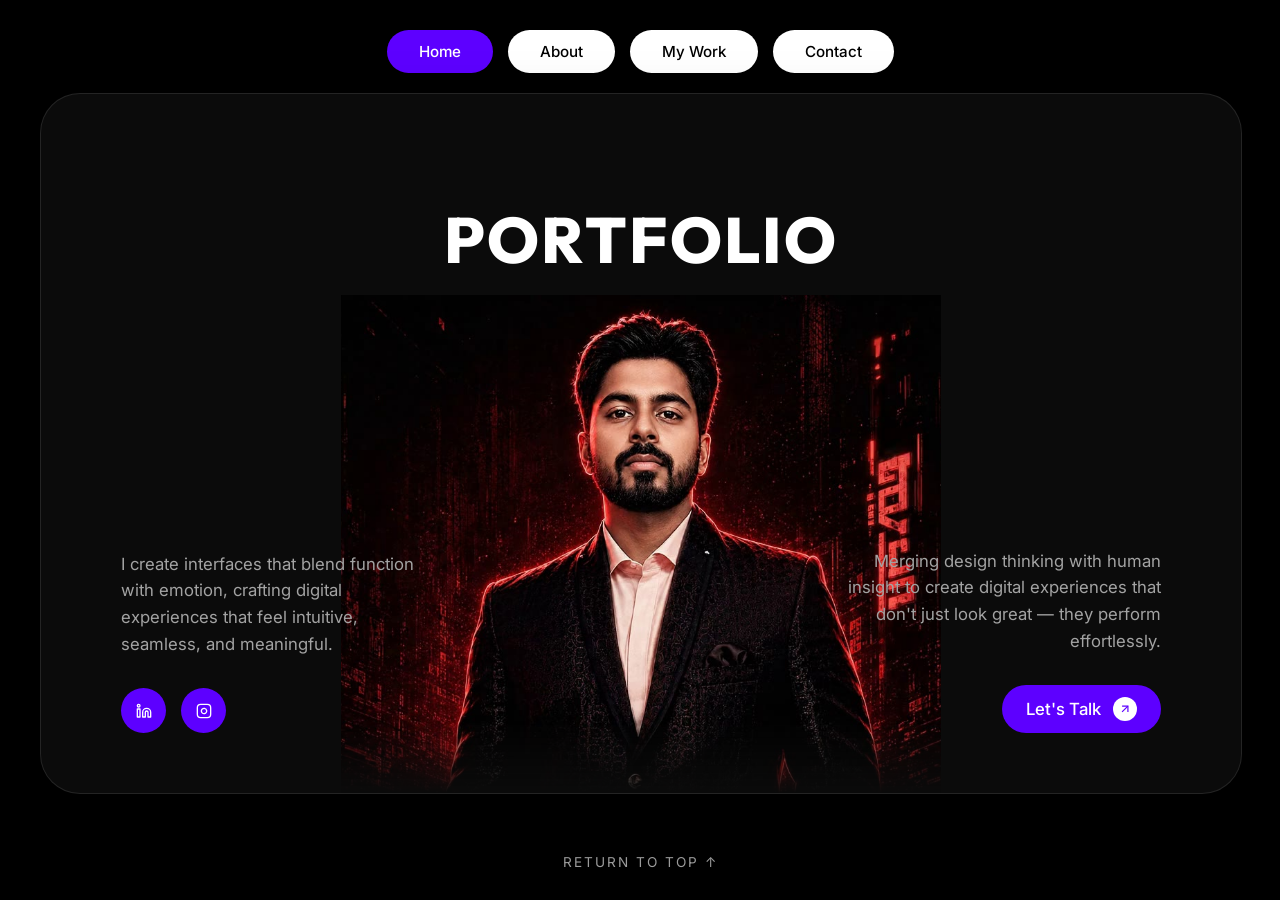
==== commit fbc3eb76: "Add Return to Top link to all pages" ====
--- a/index.html
+++ b/index.html
@@ -68,6 +68,8 @@
                     </div>
                 </div>
             </main>
+
+            <a href="#" class="return-to-top">Return to Top ↑</a>
         </div>
     </div>
 
--- a/style.css
+++ b/style.css
@@ -15,9 +15,10 @@
     margin: 0;
     padding: 0;
     width: 100%;
-    overflow-x: hidden;
     background-color: var(--bg-color);
     color: var(--text-main);
+    overflow-x: hidden;
+    scroll-behavior: smooth;
     font-family: var(--font-sans);
     -webkit-font-smoothing: antialiased;
 }
@@ -493,6 +494,26 @@
     line-height: 1.4;
 }
 
+/* Return to Top Link */
+.return-to-top {
+    display: inline-flex;
+    align-items: center;
+    justify-content: center;
+    gap: 8px;
+    margin: 40px auto 10px auto;
+    color: var(--text-muted);
+    font-size: 0.85rem;
+    text-transform: uppercase;
+    letter-spacing: 2px;
+    text-decoration: none;
+    transition: all 0.3s ease;
+}
+
+.return-to-top:hover {
+    color: #FFF;
+    transform: translateY(-5px);
+}
+
 /* Responsive */
 @media (max-width: 1200px) {
     .hero-overlay-content {
@@ -505,7 +526,7 @@
         width: 70%;
     }
     .hero-left-col, .hero-right-col {
-        width: 280px;
+        width: 300px;
     }
     .bento-grid {
         grid-template-columns: 1fr;
@@ -521,34 +542,48 @@
 @media (max-width: 768px) {
     .page-content {
         padding: 20px;
-        position: relative; 
-        height: auto;
         min-height: 100vh;
     }
     .pill-nav {
         flex-wrap: wrap;
+        justify-content: center;
+        gap: 10px;
     }
     .hero-card {
         height: auto;
         min-height: 80vh;
-        align-items: flex-start;
-    }
-    .hero-bg-text {
-        top: 20%;
+        display: flex;
+        flex-direction: column;
+        align-items: center;
+        justify-content: center;
+        padding: 60px 20px;
+        gap: 60px; /* Forces spacing between the top paragraph, the portrait, and the bottom paragraph */
     }
     .hero-overlay-content {
-        position: relative;
-        flex-direction: column;
-        gap: 300px;
+        display: contents;
+    }
+    .hero-left-col {
+        order: 1;
+        width: 100%;
+        max-width: 400px;
         align-items: center;
         text-align: center;
-        padding: 40px 20px;
     }
     .portrait-container {
-        height: 50%;
-        bottom: 30%;
+        position: relative;
+        bottom: auto;
+        left: auto;
+        transform: none;
+        width: 100%;
+        max-width: 400px;
+        height: 400px;
+        order: 2;
+        margin: 0; /* Let the flex gap handle the spacing */
     }
     .hero-right-col {
+        order: 3;
+        width: 100%;
+        max-width: 400px;
         align-items: center;
         text-align: center;
     }
@@ -558,4 +593,39 @@
     .bento-card {
         padding: 30px;
     }
-}
+    .contact-card {
+        padding: 30px 20px;
+    }
+}
+
+@media (max-width: 480px) {
+    .page-content {
+        padding: 10px;
+    }
+    .hero-card {
+        padding: 40px 15px;
+        gap: 50px;
+    }
+    .portrait-container {
+        height: 350px;
+        margin: 0;
+    }
+    .bento-card {
+        padding: 25px 20px;
+    }
+    .intro-card .massive-name {
+        font-size: 3rem;
+    }
+    .contact-info h1 {
+        font-size: 2.8rem;
+    }
+    .c-method {
+        padding: 15px 20px;
+    }
+    .pill-nav {
+        padding: 10px 15px;
+    }
+    .nav-item {
+        font-size: 0.85rem;
+    }
+}
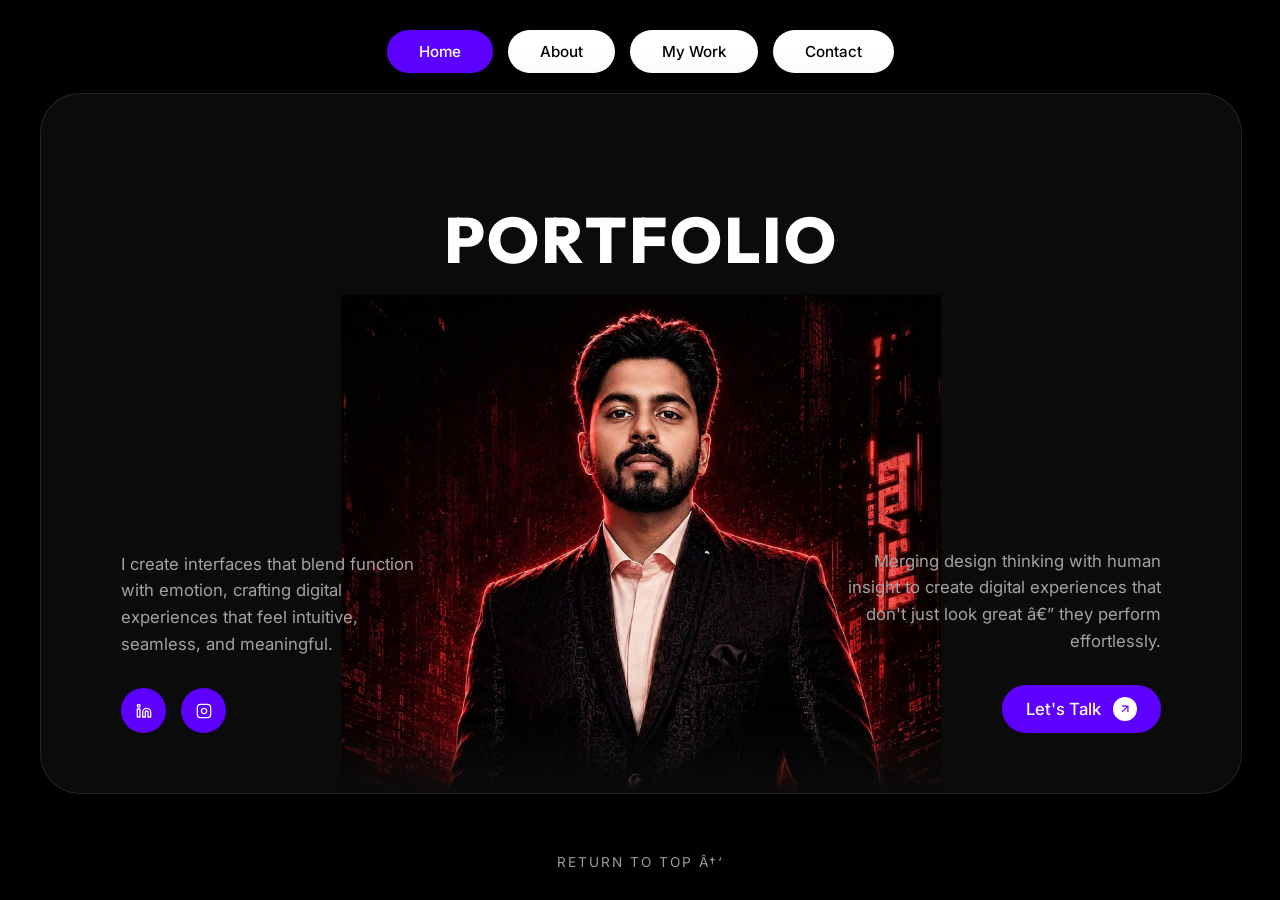
==== commit a0c58204: "feat: Add projects page with mouse tracker project" ====
--- a/index.html
+++ b/index.html
@@ -1,4 +1,4 @@
-<!DOCTYPE html>
+﻿<!DOCTYPE html>
 <html lang="en">
 <head>
     <meta charset="UTF-8">
@@ -18,7 +18,7 @@
             <nav class="pill-nav">
                 <a href="index.html" class="nav-item active">Home</a>
                 <a href="about.html" class="nav-item">About</a>
-                <a href="#" class="nav-item">My Work</a>
+                <a href="projects.html" class="nav-item">My Work</a>
                 <a href="contact.html" class="nav-item">Contact</a>
             </nav>
 
@@ -58,7 +58,7 @@
                     </div>
 
                     <div class="hero-right-col">
-                        <p>Merging design thinking with human insight to create digital experiences that don't just look great — they perform effortlessly.</p>
+                        <p>Merging design thinking with human insight to create digital experiences that don't just look great â€” they perform effortlessly.</p>
                         <a href="contact.html" class="btn-talk">
                             Let's Talk 
                             <span class="arrow">
@@ -69,9 +69,10 @@
                 </div>
             </main>
 
-            <a href="#" class="return-to-top">Return to Top ↑</a>
+            <a href="#" class="return-to-top">Return to Top â†‘</a>
         </div>
     </div>
 
 </body>
 </html>
+
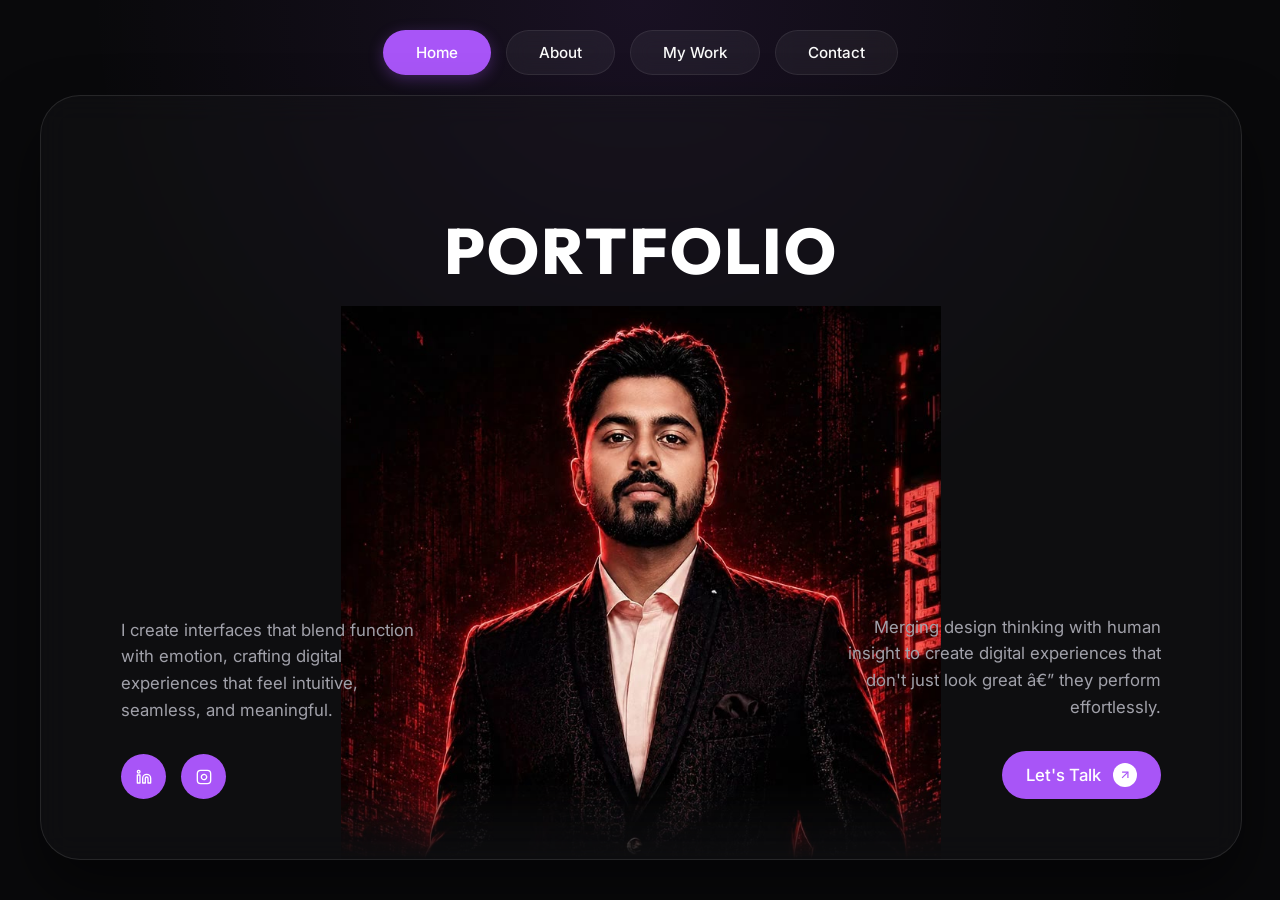
==== commit 1188aa35: "Enhance design aesthetics and remove return to top links" ====
--- a/index.html
+++ b/index.html
@@ -1,4 +1,4 @@
-﻿<!DOCTYPE html>
+<!DOCTYPE html>
 <html lang="en">
 <head>
     <meta charset="UTF-8">
@@ -18,7 +18,7 @@
             <nav class="pill-nav">
                 <a href="index.html" class="nav-item active">Home</a>
                 <a href="about.html" class="nav-item">About</a>
-                <a href="projects.html" class="nav-item">My Work</a>
+                <a href="my-work.html" class="nav-item">My Work</a>
                 <a href="contact.html" class="nav-item">Contact</a>
             </nav>
 
@@ -69,10 +69,11 @@
                 </div>
             </main>
 
-            <a href="#" class="return-to-top">Return to Top â†‘</a>
+            <!-- Return to top removed -->
         </div>
     </div>
 
 </body>
 </html>
 
+
--- a/style.css
+++ b/style.css
@@ -1,11 +1,11 @@
 @import url('https://fonts.googleapis.com/css2?family=Inter:wght@400;500;600&family=Outfit:wght@500;800&display=swap');
 
 :root {
-    --bg-color: #000000;
-    --text-main: #FFFFFF;
-    --text-muted: #A3A3A3;
-    --accent: #5D00FF;
-    --card-bg: rgba(15, 15, 15, 0.75); 
+    --bg-color: #09090b;
+    --text-main: #fafafa;
+    --text-muted: #a1a1aa;
+    --accent: #a855f7;
+    --card-bg: rgba(24, 24, 27, 0.4); 
     
     --font-sans: 'Inter', sans-serif;
     --font-display: 'Outfit', sans-serif;
@@ -16,6 +16,7 @@
     padding: 0;
     width: 100%;
     background-color: var(--bg-color);
+    background-image: radial-gradient(circle at 50% 0%, rgba(168, 85, 247, 0.1), transparent 50%);
     color: var(--text-main);
     overflow-x: hidden;
     scroll-behavior: smooth;
@@ -52,23 +53,28 @@
 
 .nav-item {
     padding: 12px 32px;
-    background: #FFFFFF;
-    color: #000000;
+    background: rgba(255, 255, 255, 0.05);
+    color: var(--text-main);
+    border: 1px solid rgba(255, 255, 255, 0.08);
     border-radius: 40px;
     text-decoration: none;
     font-weight: 500;
     font-size: 0.95rem;
-    transition: all 0.3s ease;
+    backdrop-filter: blur(10px);
+    transition: all 0.3s cubic-bezier(0.25, 1, 0.5, 1);
 }
 
 .nav-item.active {
     background: var(--accent);
     color: #FFFFFF;
+    border-color: transparent;
+    box-shadow: 0 4px 15px rgba(168, 85, 247, 0.3);
 }
 
 .nav-item:hover:not(.active) {
+    background: rgba(255, 255, 255, 0.1);
     transform: translateY(-2px);
-    box-shadow: 0 4px 15px rgba(255,255,255,0.2);
+    box-shadow: 0 4px 15px rgba(0,0,0,0.2);
 }
 
 /* Hero Card */
@@ -629,3 +635,66 @@
         font-size: 0.85rem;
     }
 }
+
+/* Micro UI Cards */
+.micro-card-container {
+    display: grid;
+    grid-template-columns: repeat(auto-fit, minmax(240px, 1fr));
+    gap: 20px;
+    margin-top: 20px;
+}
+.micro-card {
+    background: rgba(24, 24, 27, 0.6);
+    color: var(--text-main);
+    border-radius: 16px;
+    padding: 24px;
+    text-align: left;
+    transition: all 0.4s cubic-bezier(0.25, 1, 0.5, 1);
+    box-shadow: 0 4px 10px rgba(0, 0, 0, 0.2);
+    display: flex;
+    flex-direction: column;
+    gap: 12px;
+    position: relative;
+    overflow: hidden;
+    cursor: pointer;
+    border: 1px solid rgba(255,255,255,0.05);
+    backdrop-filter: blur(10px);
+}
+.micro-card::before {
+    content: '';
+    position: absolute;
+    top: 0; left: 0; width: 100%; height: 100%;
+    background: linear-gradient(135deg, rgba(255,255,255,0) 0%, rgba(168,85,247,0.1) 100%);
+    opacity: 0;
+    transition: opacity 0.4s ease;
+    pointer-events: none;
+}
+.micro-card:hover {
+    transform: translateY(-8px) scale(1.02);
+    box-shadow: 0 20px 40px rgba(0, 0, 0, 0.4), 0 10px 20px rgba(168, 85, 247, 0.15);
+    border-color: var(--accent);
+}
+.micro-card:hover::before {
+    opacity: 1;
+}
+.micro-card h4 {
+    font-size: 1.15rem;
+    font-weight: 600;
+    margin: 0;
+    color: var(--text-main);
+    z-index: 1;
+    font-family: var(--font-display);
+}
+.micro-card p {
+    font-size: 0.95rem;
+    color: var(--text-muted);
+    margin: 0;
+    line-height: 1.5;
+    z-index: 1;
+}
+.micro-card .mc-icon {
+    font-size: 1.8rem;
+    margin-bottom: 5px;
+    z-index: 1;
+}
+
